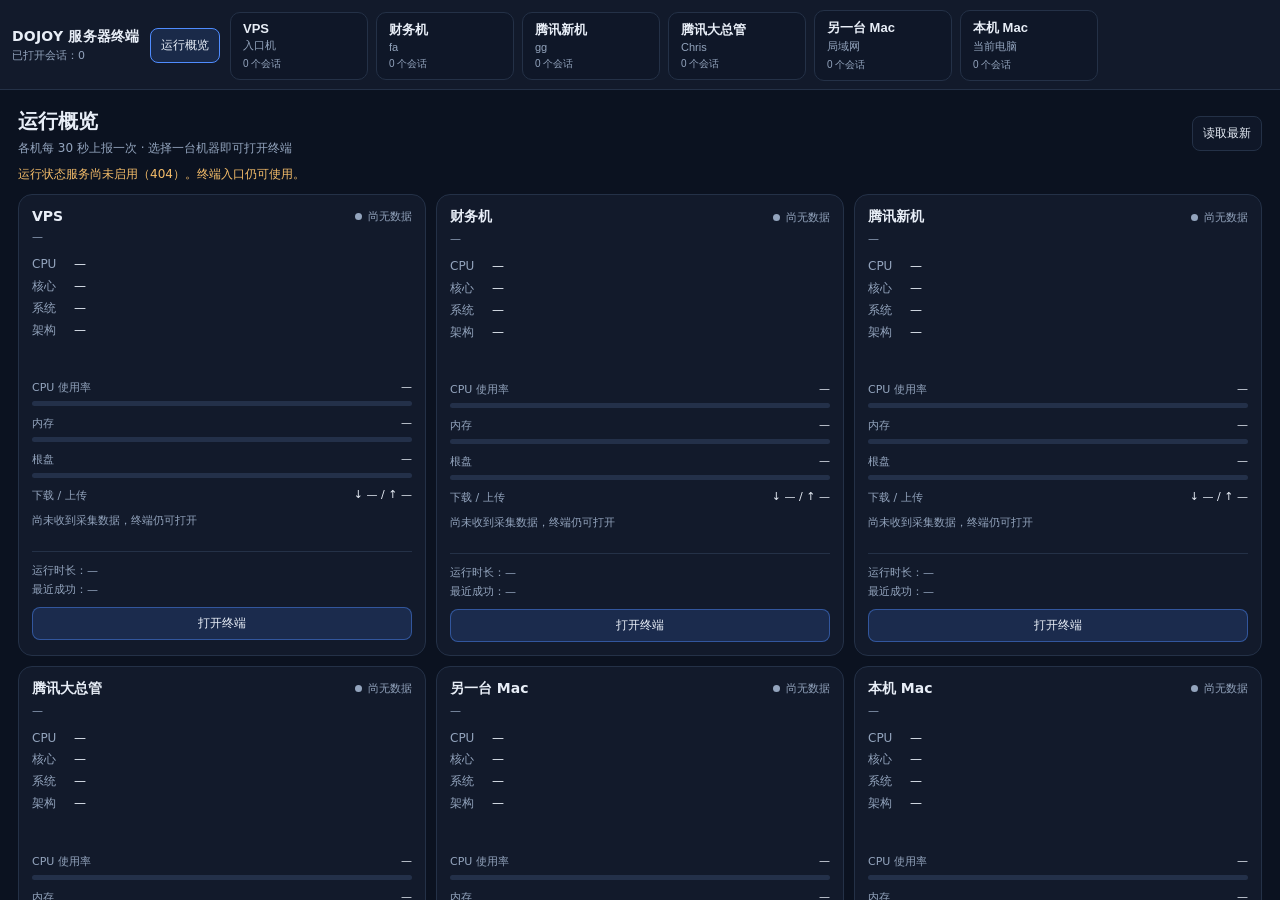
==== web/index.html @ 8dd8b977 "重建为安全架构：GitHub 登录 + 非 root 终端 + 各机主动上报 9-13 事件后的评审结论：旧架构把六台机器的 root 都押在一个公网 Basic Auth 页面和一台 VPS 上（共" ====
<!DOCTYPE html>
<html lang="zh-CN">
<head>
  <meta charset="utf-8">
  <meta name="viewport" content="width=device-width, initial-scale=1">
  <meta name="referrer" content="no-referrer">
  <title>DOJOY 服务器终端</title>
  <link rel="icon" href="data:,">
  <link rel="stylesheet" href="app.css">
</head>
<body>
  <header class="topbar">
    <div class="row">
      <div class="brand">
        <strong>DOJOY 服务器终端</strong>
        <span id="summary">已打开会话：0</span>
      </div>
      <button class="btn active" id="overviewBtn" type="button" aria-pressed="true">运行概览</button>
      <div class="host-tabs" id="hostTabs" role="tablist" aria-label="服务器"></div>
      <button class="btn" id="reconnectBtn" type="button" title="仅重连当前会话" hidden>重连当前</button>
    </div>
    <div class="row" id="sessionRow" hidden>
      <div class="label">会话</div>
      <div class="session-tabs" id="sessionTabs" role="tablist" aria-label="会话列表"></div>
      <button class="btn primary" id="newSessionBtn" type="button">+ 新开终端</button>
    </div>
  </header>
  <main class="workspace" id="workspace">
    <section class="overview" id="overview" aria-labelledby="overviewTitle">
      <div class="overview-inner">
        <div class="overview-heading">
          <div><h1 id="overviewTitle">运行概览</h1><p class="subtitle">各机每 30 秒上报一次 · 选择一台机器即可打开终端</p></div>
          <button class="btn" id="refreshStatusBtn" type="button" title="读取服务器收到的最新上报，不会触发额外采集">读取最新</button>
        </div>
        <p class="status-notice" id="statusNotice" role="status">正在读取服务器运行情况…</p>
        <div class="host-grid" id="hostGrid"></div>
      </div>
    </section>
    <div class="empty" id="emptyHint">
      选择顶部服务器，点「+ 新开终端」可多开会话。
    </div>
  </main>
  <script src="hosts.js"></script>
  <script src="app.js"></script>
</body>
</html>
---- web/app.css ----
:root {
  color-scheme: dark;
  --bg: #0b1220;
  --panel: #121a2b;
  --line: #243147;
  --text: #e8eef7;
  --muted: #93a4bd;
  --accent: #4f8cff;
  --accent-soft: rgba(79,140,255,.14);
  --danger: #ff6b6b;
}
* { box-sizing: border-box; }
html, body {
  margin: 0; height: 100%;
  background: var(--bg); color: var(--text);
  font-family: ui-sans-serif, system-ui, -apple-system, "Segoe UI", sans-serif;
}
body { display: flex; flex-direction: column; min-height: 100vh; }
.topbar {
  flex: 0 0 auto;
  display: flex; flex-direction: column; gap: 8px;
  padding: 10px 12px 8px;
  background: var(--panel);
  border-bottom: 1px solid var(--line);
}
.row { display: flex; align-items: center; gap: 10px; flex-wrap: wrap; }
.brand { display: flex; flex-direction: column; gap: 2px; min-width: 128px; }
.brand strong { font-size: 14px; letter-spacing: .2px; }
.brand span { font-size: 11px; color: var(--muted); }
.host-tabs, .session-tabs {
  display: flex; flex-wrap: wrap; gap: 8px; flex: 1 1 auto; align-items: center;
}
.host-tab, .session-tab, .btn {
  appearance: none; border: 1px solid var(--line);
  background: #0f1728; color: var(--text);
  border-radius: 10px; cursor: pointer;
  transition: border-color .15s ease, background .15s ease;
}
.host-tab { padding: 8px 12px; text-align: left; min-width: 138px; }
.host-tab:hover, .session-tab:hover, .btn:hover { border-color: #3a4d6d; background: #132038; }
.host-tab.active, .session-tab.active {
  border-color: var(--accent);
  background: var(--accent-soft);
  box-shadow: inset 0 0 0 1px rgba(79,140,255,.25);
}
.host-tab .name { display: block; font-size: 13px; font-weight: 600; }
.host-tab .meta { display: block; margin-top: 2px; font-size: 11px; color: var(--muted); }
.host-tab .count { display: inline-block; margin-top: 4px; font-size: 10px; color: var(--muted); }
.session-tab {
  display: inline-flex; align-items: center; gap: 8px;
  padding: 7px 10px; font-size: 12px; min-height: 34px;
}
.session-select {
  appearance: none; border: 0; background: transparent; color: inherit;
  font: inherit; cursor: pointer; padding: 0;
}
.session-tab .close {
  appearance: none; border: 0; background: transparent;
  color: var(--muted); cursor: pointer; font-size: 14px; line-height: 1; padding: 0 2px;
}
.session-tab .close:hover { color: var(--danger); }
.btn { padding: 8px 10px; font-size: 12px; border-radius: 8px; white-space: nowrap; }
.btn:disabled { opacity: .45; cursor: not-allowed; }
.btn.primary { border-color: rgba(79,140,255,.45); background: rgba(79,140,255,.16); }
.btn.active { border-color: var(--accent); background: var(--accent-soft); }
button:focus-visible, a:focus-visible { outline: 2px solid var(--accent); outline-offset: 3px; }
[hidden] { display: none !important; }
.label { font-size: 11px; color: var(--muted); min-width: 52px; }
.workspace { position: relative; flex: 1 1 auto; min-height: 280px; background: var(--bg); }
.overview { position: absolute; inset: 0; overflow: auto; padding: 18px; }
.overview-inner { max-width: 1680px; margin: 0 auto; }
.overview-heading { display: flex; align-items: center; justify-content: space-between; gap: 16px; margin-bottom: 7px; }
h1 { font-size: 20px; font-weight: 650; margin: 0 0 4px; }
.subtitle, .status-notice { color: var(--muted); font-size: 12px; line-height: 1.6; margin: 0; }
.status-notice { min-height: 20px; margin-bottom: 9px; overflow-wrap: anywhere; }
.status-notice.warning { color: #f5bd69; }
.host-grid { display: grid; grid-template-columns: repeat(auto-fit, minmax(280px, 1fr)); gap: 12px; }
.host-card { padding: 16px; border: 1px solid var(--line); border-radius: 14px; background: var(--panel); min-width: 0; }
.card-heading { display: flex; align-items: center; justify-content: space-between; gap: 10px; }
.card-heading h2 { margin: 0; font-size: 16px; font-weight: 650; }
.status-badge { display: inline-flex; align-items: center; gap: 6px; font-size: 11px; color: var(--muted); white-space: nowrap; }
.status-badge::before { content: ''; width: 7px; height: 7px; border-radius: 50%; background: currentColor; }
.status-badge.online { color: #75dba8; }
.status-badge.stale { color: #f5bd69; }
.status-badge.unreachable, .status-badge.invalid { color: #ff8b8b; }
.machine-name { min-height: 16px; margin: 6px 0 10px; color: var(--muted); font-size: 11px; overflow-wrap: anywhere; }
.config { margin: 0 0 12px; display: grid; grid-template-columns: 36px minmax(0, 1fr); gap: 5px 6px; font-size: 12px; line-height: 1.4; }
.config dt { color: var(--muted); }
.config dd { margin: 0; overflow-wrap: anywhere; }
.metric { margin-top: 10px; }
.metric-heading { display: flex; justify-content: space-between; gap: 8px; font-size: 12px; }
.metric-heading span:first-child { color: var(--muted); }
.metric-value { text-align: right; font-variant-numeric: tabular-nums; }
.meter { height: 5px; border-radius: 4px; background: #233049; margin-top: 6px; overflow: hidden; }
.meter-fill { height: 100%; width: 0; background: var(--accent); transition: width .2s ease; }
.meter-fill.high { background: #e5aa59; }
.meter-fill.critical { background: #f27b7b; }
.card-note { min-height: 30px; margin: 10px 0 8px; color: var(--muted); font-size: 11px; line-height: 1.4; overflow-wrap: anywhere; }
.card-foot { display: flex; align-items: flex-end; justify-content: space-between; gap: 8px; border-top: 1px solid var(--line); padding-top: 10px; }
.card-times { color: var(--muted); font-size: 11px; line-height: 1.7; font-variant-numeric: tabular-nums; }
.card-times time { display: block; }
.pane {
  position: absolute; inset: 0; background: #000;
  visibility: hidden; pointer-events: none; z-index: 0;
}
.pane.active { visibility: visible; pointer-events: auto; z-index: 1; }
.pane iframe { width: 100%; height: 100%; border: 0; display: block; background: #000; }
.empty {
  position: absolute; inset: 0; display: none;
  align-items: center; justify-content: center; text-align: center;
  color: var(--muted); font-size: 13px; line-height: 1.6;
  background: radial-gradient(circle at top, #121a2b 0%, #0b1220 60%);
  padding: 24px;
}
.empty.show { display: flex; }
@media (min-width: 1180px) {
  .host-grid { grid-template-columns: repeat(3, minmax(0, 1fr)); gap: 10px; }
  .host-card { padding: 13px; }
  .card-heading { gap: 5px; }
  .card-heading h2 { font-size: 14px; }
  .config { min-height: 112px; align-content: start; }
  .metric-heading { gap: 5px; font-size: 11px; }
  .card-foot { flex-direction: column; align-items: stretch; gap: 7px; }
  .card-foot .btn { padding: 7px 9px; }
}
@media (min-width: 1400px) {
  .host-grid { grid-template-columns: repeat(6, minmax(0, 1fr)); }
}
@media (max-width: 640px) {
  .topbar { padding: 9px; }
  .brand { flex: 1; }
  .host-tabs { flex-basis: 100%; flex-wrap: nowrap; overflow-x: auto; padding-bottom: 3px; }
  .host-tab { min-width: 110px; flex-shrink: 0; padding: 7px 9px; }
  .overview { padding: 17px 12px; }
  .host-grid { grid-template-columns: minmax(0, 1fr); gap: 12px; }
  .overview-heading { align-items: flex-start; }
  .host-card { padding: 17px; }
  .workspace { min-height: 340px; }
}
.workspace.terminal-mode { --status-width: 350px; }
.terminal-mode .overview {
  left: auto; width: var(--status-width); padding: 14px;
  border-left: 1px solid var(--line); background: var(--bg); z-index: 2;
}
.terminal-mode .pane, .terminal-mode .empty { right: var(--status-width); }
.terminal-mode .overview-heading {
  gap: 8px; align-items: flex-start; position: sticky; top: 0; z-index: 3;
  padding: 7px 0; background: var(--bg);
}
.terminal-mode h1 { font-size: 16px; }
.terminal-mode .subtitle, .terminal-mode .status-notice { font-size: 11px; }
.terminal-mode .host-grid { grid-template-columns: minmax(0, 1fr); gap: 12px; }
.terminal-mode .host-card { padding: 14px; }
.terminal-mode .config { min-height: 0; }
.terminal-mode .card-foot { flex-direction: row; align-items: flex-end; }
.terminal-mode .host-card.current {
  border-color: var(--accent); box-shadow: inset 0 0 0 1px rgba(79,140,255,.18);
}
.terminal-mode .host-card.current h2::after {
  content: "当前"; color: var(--accent); font-size: 10px; font-weight: 500; margin-left: 7px;
}
@media (max-width: 800px) {
  .workspace.terminal-mode { min-height: 480px; --status-height: 220px; }
  .terminal-mode .overview {
    top: auto; left: 0; right: 0; width: auto; height: var(--status-height);
    border-left: 0; border-top: 1px solid var(--line); padding: 12px;
  }
  .terminal-mode .pane, .terminal-mode .empty { right: 0; bottom: var(--status-height); }
}
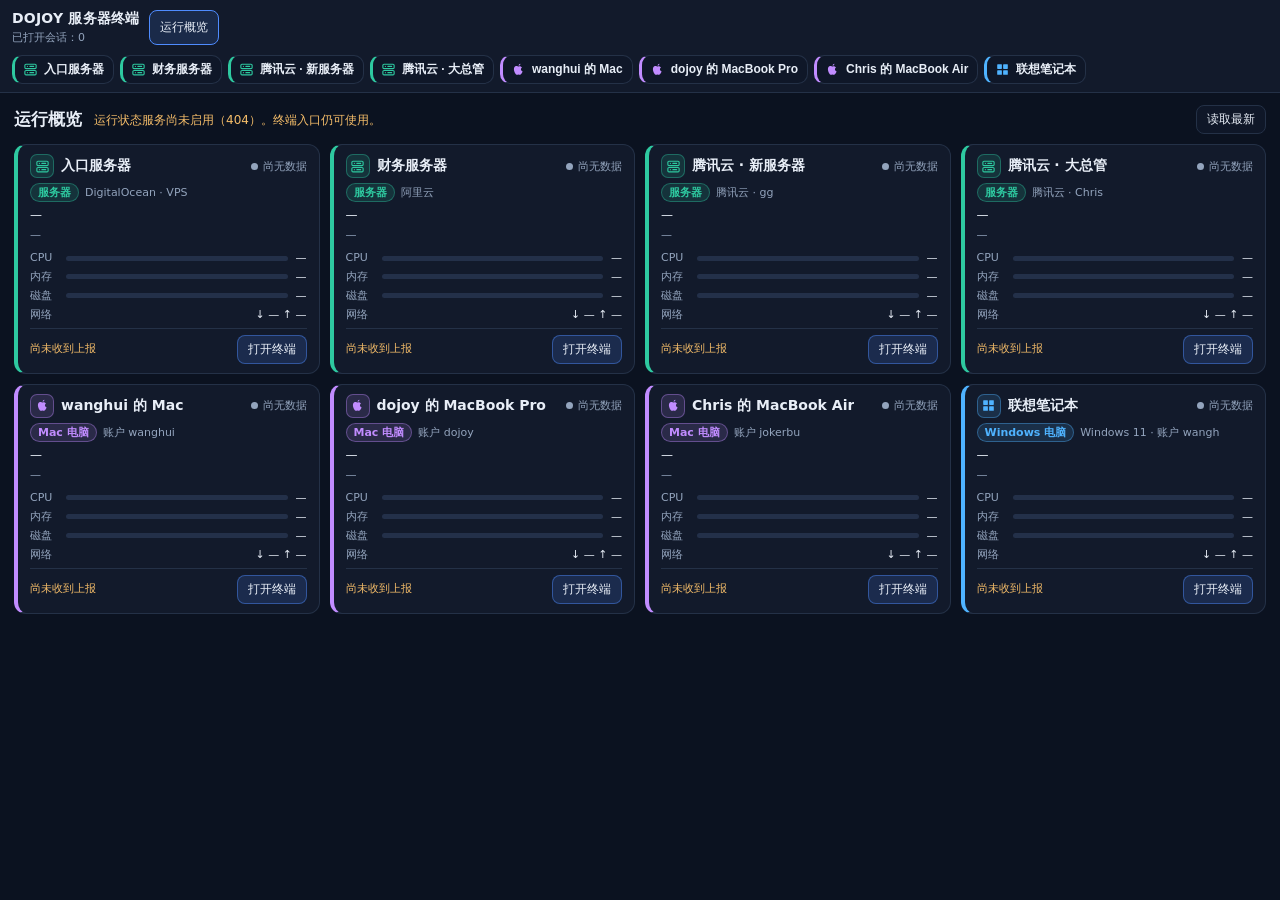
==== commit 4c2233ee: "运行概览一屏放下 8 台：卡片、标题和顶部标签改紧凑 - 卡片：配置合并成两行（CPU 型号 · 核心 · 架构 / 系统），CPU、内存、磁盘、网络各一行并共用   列宽；「已用 / 总量」只写一次" ====
--- a/web/index.html
+++ b/web/index.html
@@ -13,7 +13,7 @@
     <div class="row">
       <div class="brand">
         <strong>DOJOY 服务器终端</strong>
-        <span id="summary">已打开会话：0</span>
+        <span><span id="summary">已打开会话：0</span><a class="join-link" id="joinLink" href="join.txt" target="_blank" rel="noopener" hidden> · 接入其他机器</a></span>
       </div>
       <button class="btn active" id="overviewBtn" type="button" aria-pressed="true">运行概览</button>
       <div class="host-tabs" id="hostTabs" role="tablist" aria-label="服务器"></div>
@@ -29,10 +29,10 @@
     <section class="overview" id="overview" aria-labelledby="overviewTitle">
       <div class="overview-inner">
         <div class="overview-heading">
-          <div><h1 id="overviewTitle">运行概览</h1><p class="subtitle">各机每 30 秒上报一次 · 选择一台机器即可打开终端</p></div>
-          <button class="btn" id="refreshStatusBtn" type="button" title="读取服务器收到的最新上报，不会触发额外采集">读取最新</button>
+          <h1 id="overviewTitle">运行概览</h1>
+          <p class="status-notice" id="statusNotice" role="status">正在读取服务器运行情况…</p>
+          <button class="btn" id="refreshStatusBtn" type="button" title="各机每 30 秒上报一次；点这里读取入口机收到的最新上报，不会触发额外采集">读取最新</button>
         </div>
-        <p class="status-notice" id="statusNotice" role="status">正在读取服务器运行情况…</p>
         <div class="host-grid" id="hostGrid"></div>
       </div>
     </section>
--- a/web/app.css
+++ b/web/app.css
@@ -8,7 +8,19 @@
   --accent: #4f8cff;
   --accent-soft: rgba(79,140,255,.14);
   --danger: #ff6b6b;
-}
+  /* 设备类型色：避开状态色（绿/黄/红）和选中用的强调蓝 */
+  --kind-linux: #2ec9a0;
+  --kind-mac: #c18cff;
+  --kind-windows: #4fb3ff;
+}
+.kind-linux { --kind: var(--kind-linux); --kind-soft: rgba(46,201,160,.14); --kind-line: rgba(46,201,160,.38); }
+.kind-mac { --kind: var(--kind-mac); --kind-soft: rgba(193,140,255,.14); --kind-line: rgba(193,140,255,.38); }
+.kind-windows { --kind: var(--kind-windows); --kind-soft: rgba(79,179,255,.14); --kind-line: rgba(79,179,255,.38); }
+.kind-icon {
+  width: 18px; height: 18px; flex: 0 0 auto;
+  fill: none; stroke: currentColor; stroke-width: 1.8; stroke-linecap: round; stroke-linejoin: round;
+}
+.kind-icon .solid { fill: currentColor; stroke: none; }
 * { box-sizing: border-box; }
 html, body {
   margin: 0; height: 100%;
@@ -24,9 +36,11 @@
   border-bottom: 1px solid var(--line);
 }
 .row { display: flex; align-items: center; gap: 10px; flex-wrap: wrap; }
-.brand { display: flex; flex-direction: column; gap: 2px; min-width: 128px; }
+.brand { display: flex; flex-direction: column; gap: 2px; min-width: 0; }
 .brand strong { font-size: 14px; letter-spacing: .2px; }
 .brand span { font-size: 11px; color: var(--muted); }
+.join-link { font-size: 11px; color: var(--accent); text-decoration: none; }
+.join-link:hover { text-decoration: underline; }
 .host-tabs, .session-tabs {
   display: flex; flex-wrap: wrap; gap: 8px; flex: 1 1 auto; align-items: center;
 }
@@ -36,16 +50,27 @@
   border-radius: 10px; cursor: pointer;
   transition: border-color .15s ease, background .15s ease;
 }
-.host-tab { padding: 8px 12px; text-align: left; min-width: 138px; }
+.host-tabs { gap: 6px; }
+.host-tab {
+  display: inline-flex; align-items: center; gap: 6px;
+  padding: 5px 9px 5px 8px; text-align: left; white-space: nowrap;
+  border-left: 3px solid var(--kind, var(--line));
+}
+.host-tab .tab-icon { width: 15px; height: 15px; color: var(--kind); }
 .host-tab:hover, .session-tab:hover, .btn:hover { border-color: #3a4d6d; background: #132038; }
 .host-tab.active, .session-tab.active {
   border-color: var(--accent);
   background: var(--accent-soft);
   box-shadow: inset 0 0 0 1px rgba(79,140,255,.25);
 }
-.host-tab .name { display: block; font-size: 13px; font-weight: 600; }
-.host-tab .meta { display: block; margin-top: 2px; font-size: 11px; color: var(--muted); }
-.host-tab .count { display: inline-block; margin-top: 4px; font-size: 10px; color: var(--muted); }
+.host-tab.active { border-left-color: var(--kind, var(--accent)); }
+.host-tab .name { font-size: 12px; font-weight: 600; }
+/* 打开的会话数；没有会话时不显示 */
+.host-tab .count {
+  min-width: 17px; padding: 0 5px; border-radius: 999px; text-align: center;
+  font-size: 10px; line-height: 16px; color: var(--text); background: var(--accent-soft);
+}
+.host-tab .count:empty { display: none; }
 .session-tab {
   display: inline-flex; align-items: center; gap: 8px;
   padding: 7px 10px; font-size: 12px; min-height: 34px;
@@ -67,38 +92,71 @@
 [hidden] { display: none !important; }
 .label { font-size: 11px; color: var(--muted); min-width: 52px; }
 .workspace { position: relative; flex: 1 1 auto; min-height: 280px; background: var(--bg); }
-.overview { position: absolute; inset: 0; overflow: auto; padding: 18px; }
+.overview { position: absolute; inset: 0; overflow: auto; padding: 12px 14px; }
 .overview-inner { max-width: 1680px; margin: 0 auto; }
-.overview-heading { display: flex; align-items: center; justify-content: space-between; gap: 16px; margin-bottom: 7px; }
-h1 { font-size: 20px; font-weight: 650; margin: 0 0 4px; }
-.subtitle, .status-notice { color: var(--muted); font-size: 12px; line-height: 1.6; margin: 0; }
-.status-notice { min-height: 20px; margin-bottom: 9px; overflow-wrap: anywhere; }
+/* 标题、在线数和「读取最新」放在一行 */
+.overview-heading { display: flex; align-items: center; gap: 12px; margin-bottom: 10px; }
+h1 { font-size: 17px; font-weight: 650; margin: 0; white-space: nowrap; }
+.status-notice { flex: 1 1 auto; min-width: 0; margin: 0; color: var(--muted); font-size: 12px; line-height: 1.5; overflow-wrap: anywhere; }
 .status-notice.warning { color: #f5bd69; }
-.host-grid { display: grid; grid-template-columns: repeat(auto-fit, minmax(280px, 1fr)); gap: 12px; }
-.host-card { padding: 16px; border: 1px solid var(--line); border-radius: 14px; background: var(--panel); min-width: 0; }
-.card-heading { display: flex; align-items: center; justify-content: space-between; gap: 10px; }
-.card-heading h2 { margin: 0; font-size: 16px; font-weight: 650; }
-.status-badge { display: inline-flex; align-items: center; gap: 6px; font-size: 11px; color: var(--muted); white-space: nowrap; }
+.overview-heading .btn { padding: 5px 10px; }
+.host-grid { display: grid; grid-template-columns: repeat(auto-fit, minmax(250px, 1fr)); gap: 10px; }
+.host-card {
+  display: flex; flex-direction: column; gap: 5px; min-width: 0;
+  padding: 9px 12px; border: 1px solid var(--line); border-left: 4px solid var(--kind, var(--line));
+  border-radius: 12px; background: var(--panel);
+}
+.card-heading { display: flex; align-items: center; justify-content: space-between; gap: 8px; }
+.card-title { display: flex; align-items: center; gap: 7px; min-width: 0; }
+.card-heading h2 {
+  margin: 0; font-size: 14px; font-weight: 650; min-width: 0;
+  overflow: hidden; text-overflow: ellipsis; white-space: nowrap;
+}
+.kind-badge {
+  flex: 0 0 auto; display: inline-grid; place-items: center;
+  width: 24px; height: 24px; border-radius: 7px;
+  color: var(--kind); background: var(--kind-soft); border: 1px solid var(--kind-line);
+}
+.kind-badge .kind-icon { width: 15px; height: 15px; }
+.card-type { display: flex; align-items: center; gap: 6px; margin: 0; font-size: 11px; color: var(--muted); min-width: 0; }
+.kind-tag {
+  flex: 0 0 auto; padding: 0 7px; border-radius: 999px; white-space: nowrap; font-weight: 600; line-height: 17px;
+  color: var(--kind); background: var(--kind-soft); border: 1px solid var(--kind-line);
+}
+.card-meta, .machine-name { min-width: 0; overflow: hidden; text-overflow: ellipsis; white-space: nowrap; }
+.card-meta { flex: 0 1 auto; }
+.machine-name { flex: 1 1 0; }
+.machine-name:not(:empty)::before { content: "· "; }
+.status-badge { display: inline-flex; align-items: center; gap: 5px; font-size: 11px; color: var(--muted); white-space: nowrap; }
 .status-badge::before { content: ''; width: 7px; height: 7px; border-radius: 50%; background: currentColor; }
 .status-badge.online { color: #75dba8; }
 .status-badge.stale { color: #f5bd69; }
 .status-badge.unreachable, .status-badge.invalid { color: #ff8b8b; }
-.machine-name { min-height: 16px; margin: 6px 0 10px; color: var(--muted); font-size: 11px; overflow-wrap: anywhere; }
-.config { margin: 0 0 12px; display: grid; grid-template-columns: 36px minmax(0, 1fr); gap: 5px 6px; font-size: 12px; line-height: 1.4; }
-.config dt { color: var(--muted); }
-.config dd { margin: 0; overflow-wrap: anywhere; }
-.metric { margin-top: 10px; }
-.metric-heading { display: flex; justify-content: space-between; gap: 8px; font-size: 12px; }
-.metric-heading span:first-child { color: var(--muted); }
-.metric-value { text-align: right; font-variant-numeric: tabular-nums; }
-.meter { height: 5px; border-radius: 4px; background: #233049; margin-top: 6px; overflow: hidden; }
+/* 配置两行：CPU 型号 · 核心 · 架构；系统 */
+.card-spec { margin: 0; font-size: 12px; line-height: 1.35; overflow: hidden; text-overflow: ellipsis; white-space: nowrap; }
+.card-os { color: var(--muted); font-size: 11px; }
+/* 四行共用一套列宽，进度条左右对齐 */
+.metrics {
+  display: grid; grid-template-columns: 28px minmax(0, 1fr) auto; align-items: center;
+  gap: 3px 8px; margin-top: 2px; font-size: 11px; line-height: 1.45;
+}
+.metric { display: contents; }
+.metric-label { color: var(--muted); }
+.metric-value { text-align: right; white-space: nowrap; font-variant-numeric: tabular-nums; }
+.metric-network .metric-value { grid-column: 2 / 4; }
+.meter { height: 5px; border-radius: 4px; background: #233049; overflow: hidden; }
 .meter-fill { height: 100%; width: 0; background: var(--accent); transition: width .2s ease; }
 .meter-fill.high { background: #e5aa59; }
 .meter-fill.critical { background: #f27b7b; }
-.card-note { min-height: 30px; margin: 10px 0 8px; color: var(--muted); font-size: 11px; line-height: 1.4; overflow-wrap: anywhere; }
-.card-foot { display: flex; align-items: flex-end; justify-content: space-between; gap: 8px; border-top: 1px solid var(--line); padding-top: 10px; }
-.card-times { color: var(--muted); font-size: 11px; line-height: 1.7; font-variant-numeric: tabular-nums; }
-.card-times time { display: block; }
+/* 只在离线、过期、数据异常时出现，占底部「运行 / 更新」的位置 */
+.card-note { flex: 1 1 auto; min-width: 0; margin: 0; color: #f5bd69; font-size: 11px; line-height: 1.5; overflow: hidden; text-overflow: ellipsis; white-space: nowrap; }
+.card-note:empty { display: none; }
+.card-foot {
+  display: flex; align-items: center; justify-content: space-between; gap: 8px;
+  margin-top: auto; border-top: 1px solid var(--line); padding-top: 6px;
+}
+.card-times { display: flex; flex-wrap: wrap; gap: 0 8px; margin: 0; min-width: 0; color: var(--muted); font-size: 11px; line-height: 1.5; font-variant-numeric: tabular-nums; }
+.card-foot .btn { flex: 0 0 auto; padding: 5px 10px; }
 .pane {
   position: absolute; inset: 0; background: #000;
   visibility: hidden; pointer-events: none; z-index: 0;
@@ -113,28 +171,19 @@
   padding: 24px;
 }
 .empty.show { display: flex; }
-@media (min-width: 1180px) {
-  .host-grid { grid-template-columns: repeat(3, minmax(0, 1fr)); gap: 10px; }
-  .host-card { padding: 13px; }
-  .card-heading { gap: 5px; }
-  .card-heading h2 { font-size: 14px; }
-  .config { min-height: 112px; align-content: start; }
-  .metric-heading { gap: 5px; font-size: 11px; }
-  .card-foot { flex-direction: column; align-items: stretch; gap: 7px; }
-  .card-foot .btn { padding: 7px 9px; }
-}
-@media (min-width: 1400px) {
-  .host-grid { grid-template-columns: repeat(6, minmax(0, 1fr)); }
+@media (min-width: 1000px) {
+  /* 8 台：每行 4 张，正好一行服务器、一行电脑，一屏放下 */
+  .host-grid { grid-template-columns: repeat(4, minmax(0, 1fr)); }
 }
 @media (max-width: 640px) {
   .topbar { padding: 9px; }
   .brand { flex: 1; }
   .host-tabs { flex-basis: 100%; flex-wrap: nowrap; overflow-x: auto; padding-bottom: 3px; }
-  .host-tab { min-width: 110px; flex-shrink: 0; padding: 7px 9px; }
-  .overview { padding: 17px 12px; }
-  .host-grid { grid-template-columns: minmax(0, 1fr); gap: 12px; }
-  .overview-heading { align-items: flex-start; }
-  .host-card { padding: 17px; }
+  .host-tab { flex-shrink: 0; }
+  .overview { padding: 12px; }
+  .host-grid { grid-template-columns: minmax(0, 1fr); }
+  .overview-heading { flex-wrap: wrap; }
+  .status-notice { order: 3; flex-basis: 100%; }
   .workspace { min-height: 340px; }
 }
 .workspace.terminal-mode { --status-width: 350px; }
@@ -144,17 +193,15 @@
 }
 .terminal-mode .pane, .terminal-mode .empty { right: var(--status-width); }
 .terminal-mode .overview-heading {
-  gap: 8px; align-items: flex-start; position: sticky; top: 0; z-index: 3;
-  padding: 7px 0; background: var(--bg);
-}
-.terminal-mode h1 { font-size: 16px; }
-.terminal-mode .subtitle, .terminal-mode .status-notice { font-size: 11px; }
-.terminal-mode .host-grid { grid-template-columns: minmax(0, 1fr); gap: 12px; }
-.terminal-mode .host-card { padding: 14px; }
-.terminal-mode .config { min-height: 0; }
-.terminal-mode .card-foot { flex-direction: row; align-items: flex-end; }
+  gap: 8px; position: sticky; top: 0; z-index: 3; margin-bottom: 0;
+  padding: 7px 0 9px; background: var(--bg);
+}
+.terminal-mode h1 { font-size: 15px; }
+.terminal-mode .status-notice { font-size: 11px; }
+.terminal-mode .host-grid { grid-template-columns: minmax(0, 1fr); }
 .terminal-mode .host-card.current {
-  border-color: var(--accent); box-shadow: inset 0 0 0 1px rgba(79,140,255,.18);
+  border-color: var(--accent); border-left-color: var(--kind, var(--accent));
+  box-shadow: inset 0 0 0 1px rgba(79,140,255,.18);
 }
 .terminal-mode .host-card.current h2::after {
   content: "当前"; color: var(--accent); font-size: 10px; font-weight: 500; margin-left: 7px;
